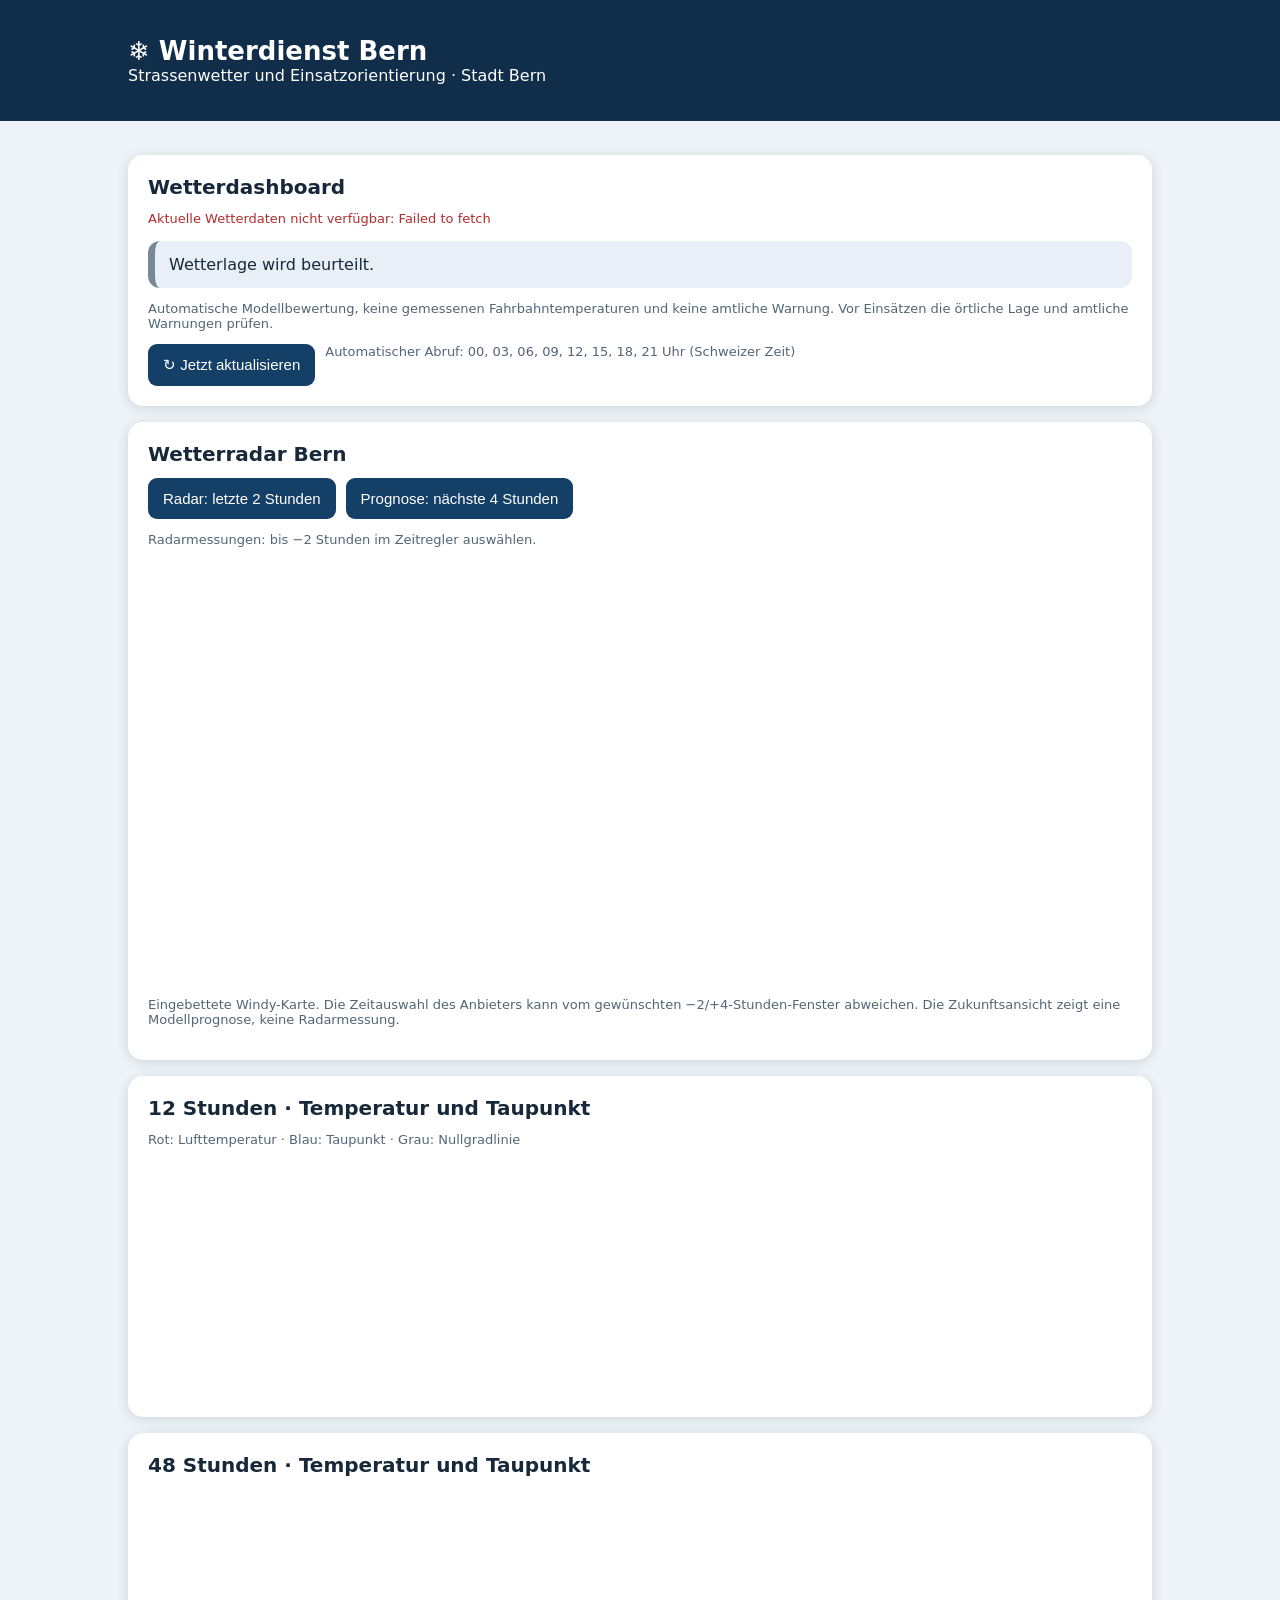
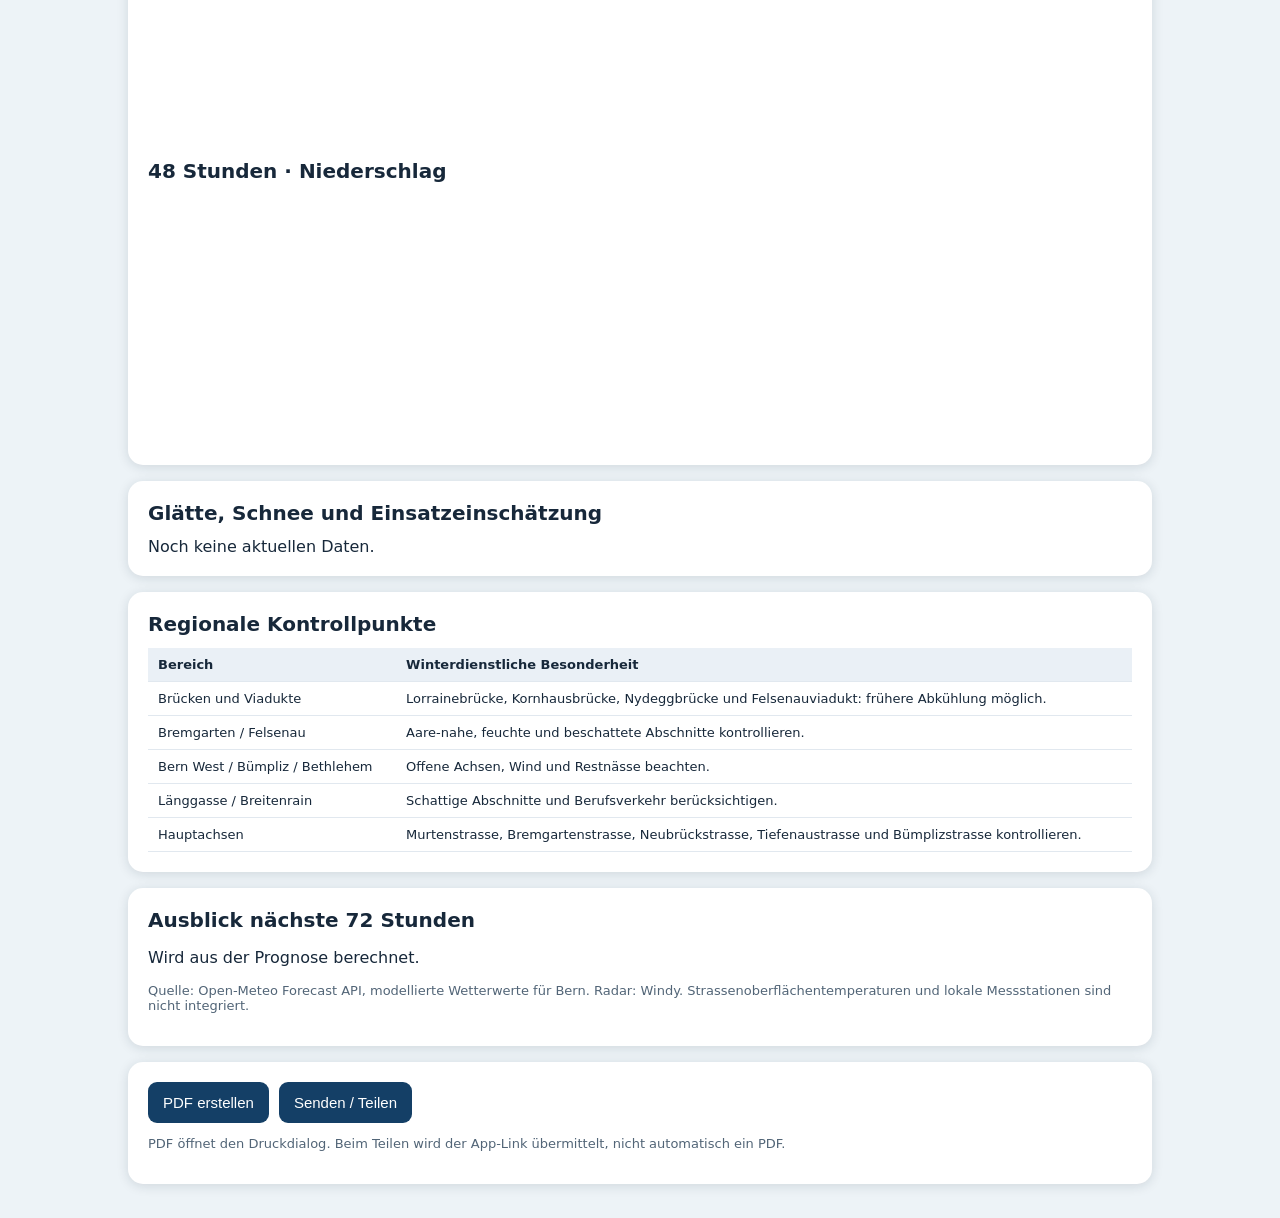
==== index.html @ d4c2c8d7 "Winterdienst Bern: index.html" ====
<!doctype html><html lang="de-CH"><head><meta charset="UTF-8"><meta name="viewport" content="width=device-width,initial-scale=1"><meta name="theme-color" content="#102d49"><link rel="manifest" href="./manifest.webmanifest"><title>Winterdienst Bern</title><style>
:root{font-family:system-ui,-apple-system,Segoe UI,sans-serif;color:#17283a;background:#edf3f7}*{box-sizing:border-box}body{margin:0}.wrap{max-width:1060px;margin:auto;padding:18px}header{background:#102d49;color:white;padding:18px 0}h1{margin:0;font-size:26px}h2{font-size:20px;margin:0 0 12px}.muted{color:#526577;font-size:13px}.panel{background:white;border-radius:15px;padding:20px;margin:16px 0;box-shadow:0 2px 12px #1232}.grid{display:grid;grid-template-columns:repeat(auto-fit,minmax(150px,1fr));gap:12px}.tile{background:#f1f5f8;border-radius:10px;padding:14px}.value{font-size:25px;font-weight:750}.small{font-size:13px}.signal{padding:14px;border-radius:12px;background:#e8eff6;border-left:7px solid #789}.signal.green{background:#e6f4eb;border-color:#20a25f}.signal.orange{background:#fff3df;border-color:#e09c24}.signal.red{background:#fae8e8;border-color:#c93a3a}button{background:#143f66;color:white;border:0;border-radius:9px;padding:12px 15px;font-size:15px;cursor:pointer}button:disabled{opacity:.5}.actions{display:flex;flex-wrap:wrap;gap:10px}canvas{display:block;width:100%;height:250px}iframe{width:100%;height:420px;border:0;border-radius:12px}.scroll{overflow-x:auto}table{border-collapse:collapse;width:100%;min-width:700px}th,td{padding:9px 10px;text-align:left;border-bottom:1px solid #e1e8ef;font-size:13px}th{background:#eaf0f6}.badge{display:inline-block;padding:5px 9px;border-radius:6px;background:#dce8f2;color:#19374e}.error{color:#b12c2c}.hide{display:none}@media print{header,.no-print,.radar{display:none!important}body{background:white}.panel{box-shadow:none;border:1px solid #ddd;break-inside:avoid}.wrap{padding:0}canvas{height:160px!important}}</style></head><body>
<header><div class="wrap"><h1>❄ Winterdienst Bern</h1><div>Strassenwetter und Einsatzorientierung · Stadt Bern</div></div></header>
<main class="wrap"><section class="panel"><h2>Wetterdashboard</h2><div id="status" class="muted">Wetterdaten werden geladen …</div><div class="grid" id="tiles"></div><div id="risk" class="signal" style="margin-top:15px">Wetterlage wird beurteilt.</div><p class="muted">Automatische Modellbewertung, keine gemessenen Fahrbahntemperaturen und keine amtliche Warnung. Vor Einsätzen die örtliche Lage und amtliche Warnungen prüfen.</p><div class="no-print actions"><button id="refresh">↻ Jetzt aktualisieren</button><span class="muted" id="schedule">Automatischer Abruf: 00, 03, 06, 09, 12, 15, 18, 21 Uhr (Schweizer Zeit)</span></div></section>
<section class="panel radar"><h2>Wetterradar Bern</h2><div class="actions no-print"><button id="past">Radar: letzte 2 Stunden</button><button id="future">Prognose: nächste 4 Stunden</button></div><p class="muted" id="radarHint">Vergangene Niederschläge. Der Zeitregler im Radar kann zur Kontrolle verwendet werden.</p><iframe id="radar" title="Niederschlagsradar Bern" loading="lazy" referrerpolicy="no-referrer"></iframe><p class="muted">Eingebettete Windy-Karte. Die Zeitauswahl des Anbieters kann vom gewünschten −2/+4-Stunden-Fenster abweichen. Die Zukunftsansicht zeigt eine Modellprognose, keine Radarmessung.</p></section>
<section class="panel"><h2>12 Stunden · Temperatur und Taupunkt</h2><div class="muted">Rot: Lufttemperatur · Blau: Taupunkt · Grau: Nullgradlinie</div><canvas id="chart12" width="920" height="260"></canvas><div class="scroll" id="hours"></div></section>
<section class="panel"><h2>48 Stunden · Temperatur und Taupunkt</h2><canvas id="chart48" width="920" height="260"></canvas><h2 style="margin-top:20px">48 Stunden · Niederschlag</h2><canvas id="rain48" width="920" height="230"></canvas></section>
<section class="panel"><h2>Glätte, Schnee und Einsatzeinschätzung</h2><div id="hazards">Noch keine aktuellen Daten.</div></section>
<section class="panel"><h2>Regionale Kontrollpunkte</h2><div class="scroll"><table><thead><tr><th>Bereich</th><th>Winterdienstliche Besonderheit</th></tr></thead><tbody>
<tr><td>Brücken und Viadukte</td><td>Lorrainebrücke, Kornhausbrücke, Nydeggbrücke und Felsenauviadukt: frühere Abkühlung möglich.</td></tr>
<tr><td>Bremgarten / Felsenau</td><td>Aare-nahe, feuchte und beschattete Abschnitte kontrollieren.</td></tr>
<tr><td>Bern West / Bümpliz / Bethlehem</td><td>Offene Achsen, Wind und Restnässe beachten.</td></tr>
<tr><td>Länggasse / Breitenrain</td><td>Schattige Abschnitte und Berufsverkehr berücksichtigen.</td></tr>
<tr><td>Hauptachsen</td><td>Murtenstrasse, Bremgartenstrasse, Neubrückstrasse, Tiefenaustrasse und Bümplizstrasse kontrollieren.</td></tr></tbody></table></div></section>
<section class="panel"><h2>Ausblick nächste 72 Stunden</h2><p id="outlook">Wird aus der Prognose berechnet.</p><p class="muted">Quelle: Open-Meteo Forecast API, modellierte Wetterwerte für Bern. Radar: Windy. Strassenoberflächentemperaturen und lokale Messstationen sind nicht integriert.</p></section>
<footer class="panel no-print"><div class="actions"><button id="pdf">PDF erstellen</button><button id="share">Senden / Teilen</button></div><p class="muted">PDF öffnet den Druckdialog. Beim Teilen wird der App-Link übermittelt, nicht automatisch ein PDF.</p></footer></main>
<script>
const $=id=>document.getElementById(id), locale='de-CH', TZ='Europe/Zurich', src='https://api.open-meteo.com/v1/forecast?latitude=46.948&longitude=7.447&timezone=Europe%2FZurich&forecast_days=4&current=temperature_2m,wind_speed_10m,wind_gusts_10m&hourly=temperature_2m,dew_point_2m,precipitation,snowfall,weather_code,freezing_level_height';
const n=v=>typeof v==='number'&&Number.isFinite(v),fmt=(v,d=1)=>n(v)?v.toFixed(d):'–',hour=t=>t?.slice(11,16)??'–';
let busy=false,lastUpdate=0,latest;
const escapeHtml=s=>String(s).replace(/[&<>"']/g,c=>({'&':'&amp;','<':'&lt;','>':'&gt;','"':'&quot;',"'":'&#39;'}[c]));
function localNow(){return new Intl.DateTimeFormat('sv-SE',{timeZone:TZ,year:'numeric',month:'2-digit',day:'2-digit',hour:'2-digit',hourCycle:'h23'}).format(new Date()).replace(' ','T')}
function pick(d,limit){const h=d.hourly, t=h.time, now=localNow().slice(0,13);let i=t.findIndex(x=>x.slice(0,13)>=now);if(i<0)i=0;return Array.from({length:Math.min(limit,t.length-i)},(_,k)=>{let j=i+k;return {time:t[j],temp:h.temperature_2m?.[j],dew:h.dew_point_2m?.[j],rain:h.precipitation?.[j],snow:h.snowfall?.[j],code:h.weather_code?.[j],freezing:h.freezing_level_height?.[j]}})}
function draw(id,pts,rain=false){const c=$(id),g=c.getContext('2d'),w=c.width,h=c.height;g.clearRect(0,0,w,h);g.fillStyle='#fff';g.fillRect(0,0,w,h);if(!pts.length)return;const pad={l:49,r:16,t:18,b:37},W=w-pad.l-pad.r,H=h-pad.t-pad.b;const vals=rain?pts.map(p=>p.rain):pts.flatMap(p=>[p.temp,p.dew,0]);let lo=rain?0:Math.min(0,...vals.filter(n))-2,hi=Math.max(rain?1:2,...vals.filter(n))+ (rain?.25:2);const X=i=>pad.l+i*W/Math.max(pts.length-1,1),Y=v=>pad.t+H-(v-lo)*H/(hi-lo);g.font='12px system-ui';g.strokeStyle='#dae2eb';g.fillStyle='#667788';for(let k=0;k<=4;k++){let v=lo+(hi-lo)*k/4,y=Y(v);g.beginPath();g.moveTo(pad.l,y);g.lineTo(w-pad.r,y);g.stroke();g.fillText(v.toFixed(1),3,y+4)}if(rain){g.fillStyle='#5495c3';pts.forEach((p,i)=>{if(n(p.rain))g.fillRect(X(i)-Math.max(2,W/pts.length/3),Y(p.rain),Math.max(4,W/pts.length*0.7),Y(0)-Y(p.rain))})}else{for(let [key,color] of [['temp','#c84e47'],['dew','#177c9f']]){g.strokeStyle=color;g.lineWidth=3;g.beginPath();let started=false;pts.forEach((p,i)=>{if(!n(p[key]))return;if(!started){g.moveTo(X(i),Y(p[key]));started=true}else g.lineTo(X(i),Y(p[key]))});g.stroke()}g.strokeStyle='#9aa6b2';g.setLineDash([4,4]);g.beginPath();g.moveTo(pad.l,Y(0));g.lineTo(w-pad.r,Y(0));g.stroke();g.setLineDash([])}g.fillStyle='#5b6e80';g.font='12px system-ui';for(let i=0;i<pts.length;i+=Math.max(1,Math.ceil(pts.length/9))){g.fillText(hour(pts[i].time),X(i)-15,h-13)}}
function render(d,stamp,origin){latest=d;const p=pick(d,72),p12=p.slice(0,12),p48=p.slice(0,48);if(!p.length)throw Error('Keine Stundenprognose');const current=d.current||{},min=Math.min(...p12.map(x=>x.temp).filter(n)),rain12=p12.reduce((a,x)=>a+(n(x.rain)?x.rain:0),0),snow=p12.some(x=>n(x.snow)&&x.snow>0.1),freeze=p12.some(x=>n(x.temp)&&x.temp<=1 && n(x.rain)&&x.rain>0.05),risk=(snow||freeze)?'red':(min<=3||rain12>5)?'orange':'green';
$('tiles').innerHTML=[['Lufttemperatur',fmt(current.temperature_2m??p[0].temp)+' °C'],['Taupunkt',fmt(p[0].dew)+' °C'],['Niederschlag 12 h',fmt(rain12)+' mm'],['Tiefstwert 12 h',fmt(min)+' °C'],['Wind',fmt(current.wind_speed_10m)+' km/h'],['Windböen',fmt(current.wind_gusts_10m)+' km/h'],['Schneefallgrenze / Gefrierhöhe',n(p[0].freezing)?Math.round(p[0].freezing)+' m':'keine Angabe']].map(([k,v])=>'<div class="tile"><div class="small">'+escapeHtml(k)+'</div><div class="value">'+escapeHtml(v)+'</div></div>').join('');
$('risk').className='signal '+risk;$('risk').innerHTML='<b>WINTERDIENST-AMPEL: '+({green:'GRÜN',orange:'ORANGE',red:'ROT'}[risk])+'</b><p>'+({green:'Geringe winterdienstliche Belastung nach Modell. Beobachtung der sensiblen Stellen.',orange:'Erhöhte Aufmerksamkeit. Fahrbahnen und Brücken vor Ort kontrollieren.',red:'Mögliches Schnee- oder Gefriernässe-Signal. Vor-Ort-Prüfung und amtliche Warnungen erforderlich.'}[risk])+'</p>';
$('status').textContent=origin+' · Datenabruf '+new Date(stamp).toLocaleString(locale,{timeZone:TZ,dateStyle:'medium',timeStyle:'short'})+' · '+(Date.now()-Date.parse(stamp)>4*3600000?'Achtung: Daten möglicherweise veraltet':'Wettermodell');
draw('chart12',p12);draw('chart48',p48);draw('rain48',p48,true);
$('hours').innerHTML='<table><thead><tr><th>Zeit</th><th>Luft °C</th><th>Taupunkt °C</th><th>Niederschlag mm</th><th>Schnee cm</th></tr></thead><tbody>'+p12.map(x=>'<tr><td>'+escapeHtml(x.time.replace('T',' '))+'</td><td>'+fmt(x.temp)+'</td><td>'+fmt(x.dew)+'</td><td>'+fmt(x.rain)+'</td><td>'+fmt(x.snow)+'</td></tr>').join('')+'</tbody></table>';
$('hazards').innerHTML='<p><b>Glätte / gefrierende Nässe:</b> '+(freeze?'Modellsignal möglich, dringend lokal prüfen.':'Kein eindeutiges Gefriernässe-Signal in den nächsten 12 Stunden.')+'</p><p><b>Schnee:</b> '+(snow?'Schneefall nach Modell möglich.':'Kein nennenswerter Schneefall nach Modell.')+'</p><p><b>Eisregen:</b> Aus diesen Modellgrössen allein nicht zuverlässig beurteilbar. Amtliche Warnungen beachten.</p><p><b>Empfehlung:</b> '+(risk==='green'?'Beobachten. Kein Streueinsatz allein aus diesen Daten ableitbar.':'Lagekontrolle an Brücken, Rampen, Aare-nahen und schattigen Abschnitten veranlassen.')+'</p>';
const p72=p.slice(0,72),mins=p72.map(x=>x.temp).filter(n),total=p72.reduce((a,x)=>a+(n(x.rain)?x.rain:0),0);$('outlook').textContent='Modelltrend: Tiefstwert '+fmt(Math.min(...mins))+' °C, Höchstwert '+fmt(Math.max(...mins))+' °C, Niederschlag insgesamt '+fmt(total)+' mm für die kommenden '+p72.length+' Stunden. Lokale Änderungen und Glätte durch abweichende Fahrbahntemperaturen möglich.'}
async function load(manual=false){if(busy)return;busy=true;$('refresh').disabled=true;try{let data,stamp,origin='Direktabfrage';if(!manual){try{const r=await fetch('./weather-data.json?t='+Date.now(),{cache:'no-store'});if(!r.ok)throw Error();const v=await r.json();if(!v.fetched_at||!v.data||Date.now()-Date.parse(v.fetched_at)>4*3600000)throw Error();data=v.data;stamp=v.fetched_at;origin='Serverstand'}catch(e){}}if(!data){const r=await fetch(src,{cache:'no-store'});if(!r.ok)throw Error('Wetterquelle nicht erreichbar');data=await r.json();stamp=new Date().toISOString()}render(data,stamp,origin);lastUpdate=Date.now()}catch(e){$('status').innerHTML='<span class="error">Aktuelle Wetterdaten nicht verfügbar: '+escapeHtml(e.message)+'</span>'}finally{busy=false;$('refresh').disabled=false}}
function radar(mode){$('radar').src='https://embed.windy.com/embed2.html?lat=46.948&lon=7.447&detailLat=46.948&detailLon=7.447&width=900&height=420&zoom=8&level=surface&overlay='+(mode==='future'?'rain':'radar')+'&product='+(mode==='future'?'ecmwf':'radar')+'&menu=&message=&marker=true&calendar=&pressure=&type=map&location=coordinates&metricRain=mm&metricTemp=%C2%B0C';$('radarHint').textContent=mode==='future'?'Niederschlags-Modellprognose: bis +4 Stunden im Zeitregler auswählen.':'Radarmessungen: bis −2 Stunden im Zeitregler auswählen.'}
$('past').onclick=()=>radar('past');$('future').onclick=()=>radar('future');$('refresh').onclick=()=>load(true);$('pdf').onclick=()=>window.print();$('share').onclick=async()=>{if(navigator.share){try{await navigator.share({title:'Winterdienst Bern',url:location.href})}catch(e){}}else if(navigator.clipboard){await navigator.clipboard.writeText(location.href);alert('App-Link kopiert.')}};radar('past');load();setInterval(()=>{if(Date.now()-lastUpdate>3*3600000)load()},60000);document.addEventListener('visibilitychange',()=>{if(!document.hidden&&Date.now()-lastUpdate>30*60000)load()});if('serviceWorker'in navigator&&location.protocol==='https:')navigator.serviceWorker.register('./sw.js').catch(()=>{});
</script></body></html>
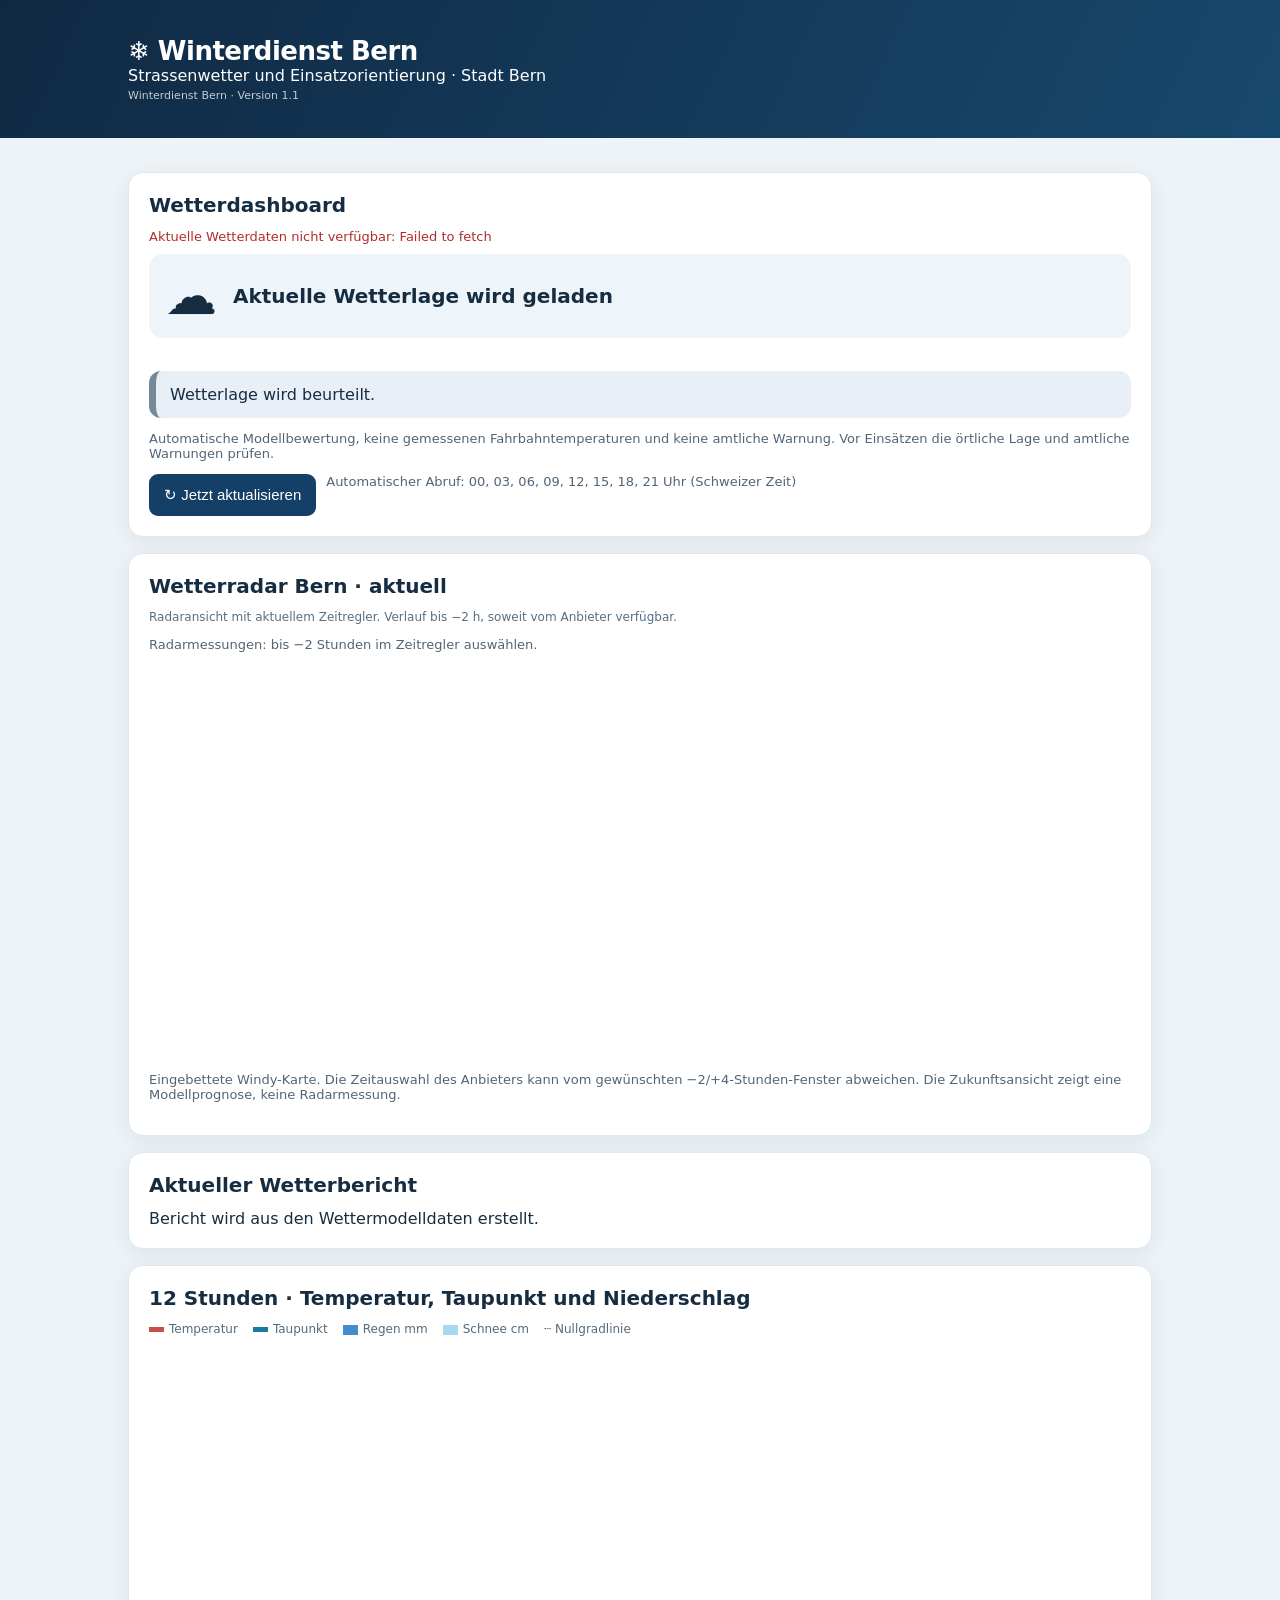
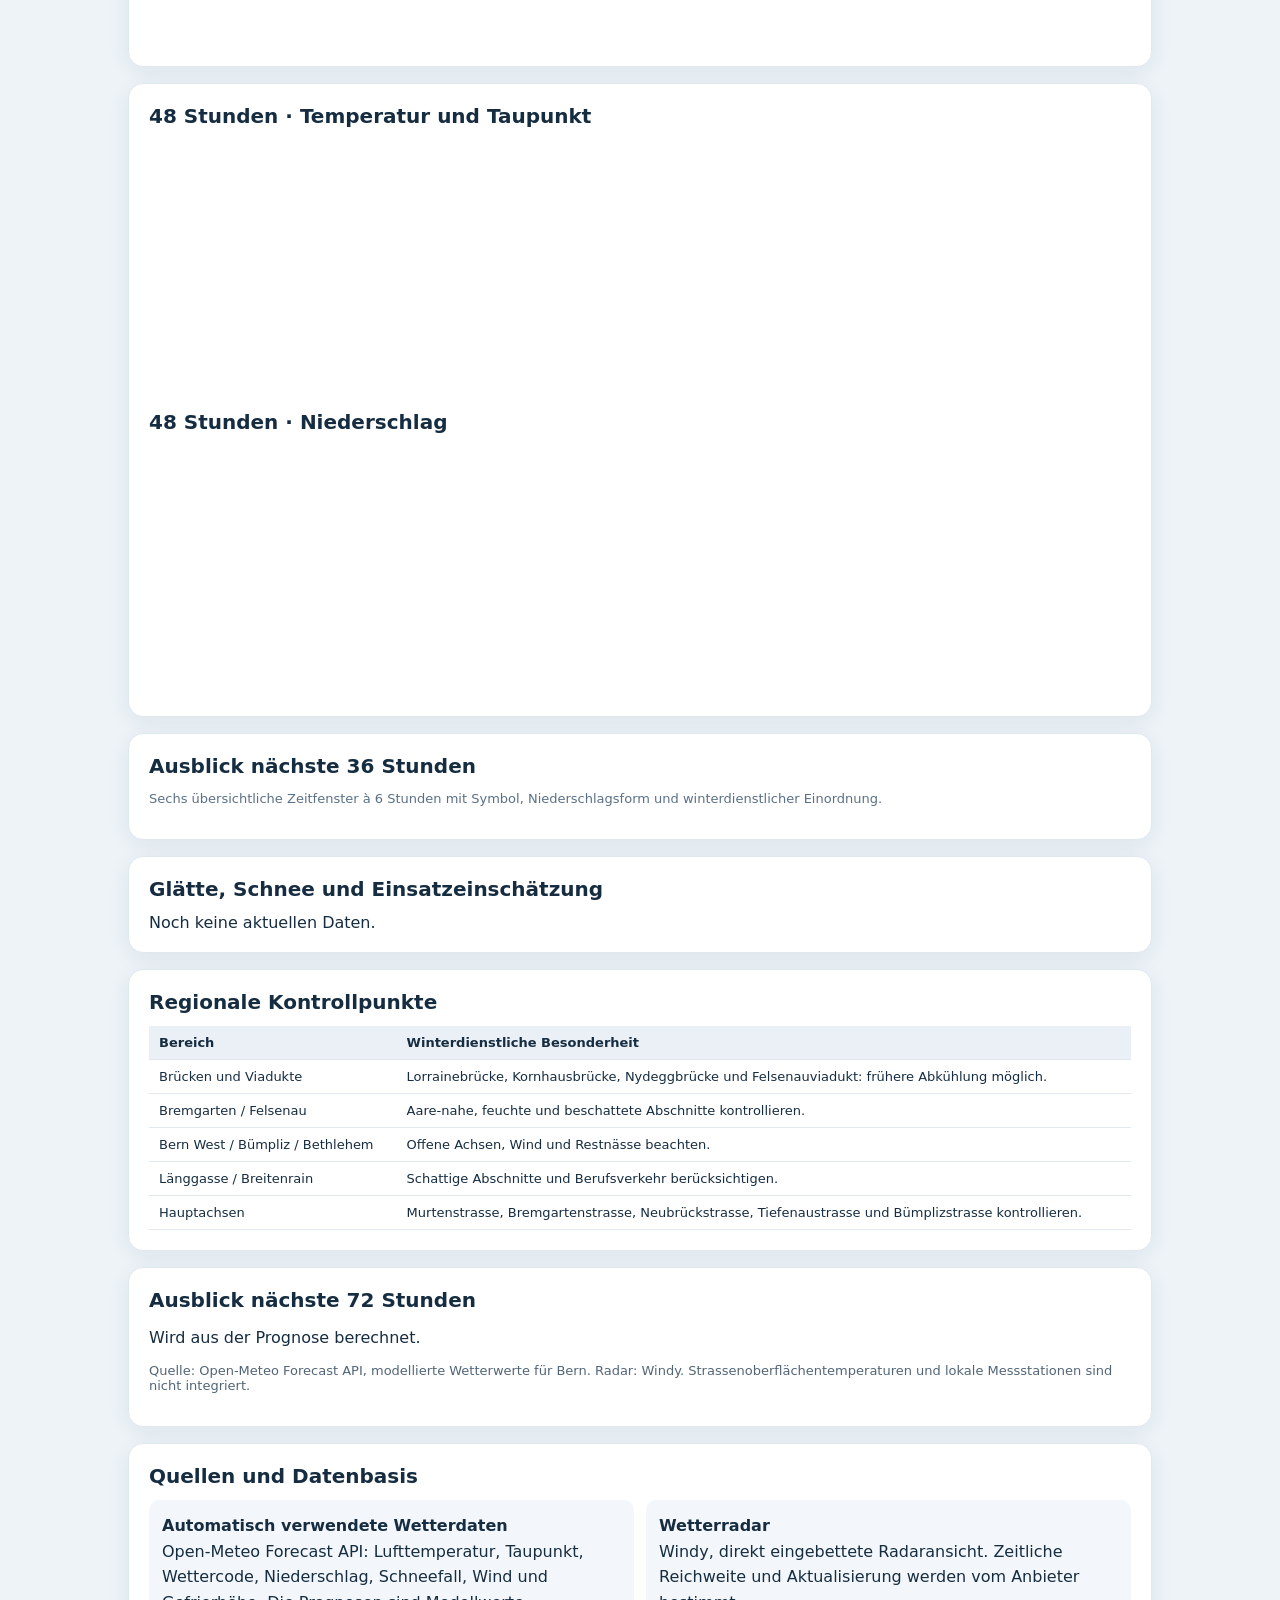
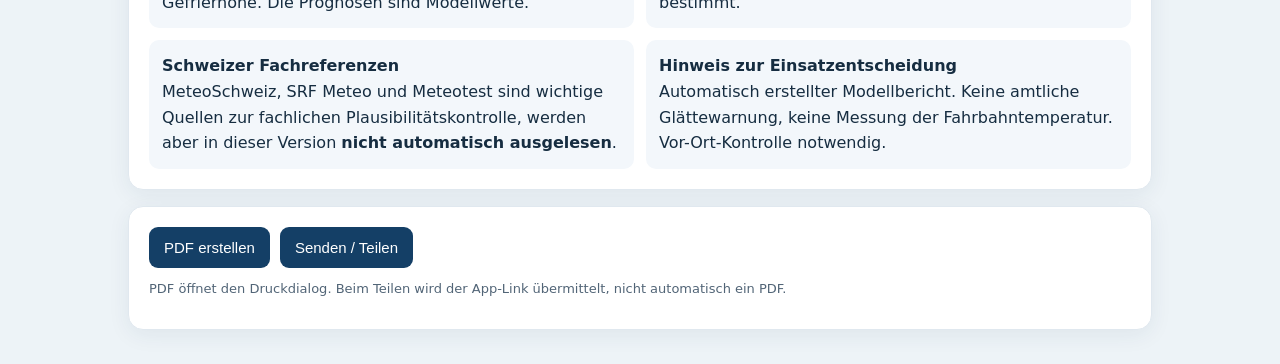
==== commit c1609ea3: "Version 1.1: Wetterbericht, 36h-Karten, Niederschlag und responsives Layout" ====
--- a/index.html
+++ b/index.html
@@ -1,11 +1,13 @@
 <!doctype html><html lang="de-CH"><head><meta charset="UTF-8"><meta name="viewport" content="width=device-width,initial-scale=1"><meta name="theme-color" content="#102d49"><link rel="manifest" href="./manifest.webmanifest"><title>Winterdienst Bern</title><style>
-:root{font-family:system-ui,-apple-system,Segoe UI,sans-serif;color:#17283a;background:#edf3f7}*{box-sizing:border-box}body{margin:0}.wrap{max-width:1060px;margin:auto;padding:18px}header{background:#102d49;color:white;padding:18px 0}h1{margin:0;font-size:26px}h2{font-size:20px;margin:0 0 12px}.muted{color:#526577;font-size:13px}.panel{background:white;border-radius:15px;padding:20px;margin:16px 0;box-shadow:0 2px 12px #1232}.grid{display:grid;grid-template-columns:repeat(auto-fit,minmax(150px,1fr));gap:12px}.tile{background:#f1f5f8;border-radius:10px;padding:14px}.value{font-size:25px;font-weight:750}.small{font-size:13px}.signal{padding:14px;border-radius:12px;background:#e8eff6;border-left:7px solid #789}.signal.green{background:#e6f4eb;border-color:#20a25f}.signal.orange{background:#fff3df;border-color:#e09c24}.signal.red{background:#fae8e8;border-color:#c93a3a}button{background:#143f66;color:white;border:0;border-radius:9px;padding:12px 15px;font-size:15px;cursor:pointer}button:disabled{opacity:.5}.actions{display:flex;flex-wrap:wrap;gap:10px}canvas{display:block;width:100%;height:250px}iframe{width:100%;height:420px;border:0;border-radius:12px}.scroll{overflow-x:auto}table{border-collapse:collapse;width:100%;min-width:700px}th,td{padding:9px 10px;text-align:left;border-bottom:1px solid #e1e8ef;font-size:13px}th{background:#eaf0f6}.badge{display:inline-block;padding:5px 9px;border-radius:6px;background:#dce8f2;color:#19374e}.error{color:#b12c2c}.hide{display:none}@media print{header,.no-print,.radar{display:none!important}body{background:white}.panel{box-shadow:none;border:1px solid #ddd;break-inside:avoid}.wrap{padding:0}canvas{height:160px!important}}</style></head><body>
-<header><div class="wrap"><h1>❄ Winterdienst Bern</h1><div>Strassenwetter und Einsatzorientierung · Stadt Bern</div></div></header>
-<main class="wrap"><section class="panel"><h2>Wetterdashboard</h2><div id="status" class="muted">Wetterdaten werden geladen …</div><div class="grid" id="tiles"></div><div id="risk" class="signal" style="margin-top:15px">Wetterlage wird beurteilt.</div><p class="muted">Automatische Modellbewertung, keine gemessenen Fahrbahntemperaturen und keine amtliche Warnung. Vor Einsätzen die örtliche Lage und amtliche Warnungen prüfen.</p><div class="no-print actions"><button id="refresh">↻ Jetzt aktualisieren</button><span class="muted" id="schedule">Automatischer Abruf: 00, 03, 06, 09, 12, 15, 18, 21 Uhr (Schweizer Zeit)</span></div></section>
-<section class="panel radar"><h2>Wetterradar Bern</h2><div class="actions no-print"><button id="past">Radar: letzte 2 Stunden</button><button id="future">Prognose: nächste 4 Stunden</button></div><p class="muted" id="radarHint">Vergangene Niederschläge. Der Zeitregler im Radar kann zur Kontrolle verwendet werden.</p><iframe id="radar" title="Niederschlagsradar Bern" loading="lazy" referrerpolicy="no-referrer"></iframe><p class="muted">Eingebettete Windy-Karte. Die Zeitauswahl des Anbieters kann vom gewünschten −2/+4-Stunden-Fenster abweichen. Die Zukunftsansicht zeigt eine Modellprognose, keine Radarmessung.</p></section>
-<section class="panel"><h2>12 Stunden · Temperatur und Taupunkt</h2><div class="muted">Rot: Lufttemperatur · Blau: Taupunkt · Grau: Nullgradlinie</div><canvas id="chart12" width="920" height="260"></canvas><div class="scroll" id="hours"></div></section>
+:root{font-family:system-ui,-apple-system,Segoe UI,sans-serif;color:#17283a;background:#edf3f7}*{box-sizing:border-box}body{margin:0}.wrap{max-width:1060px;margin:auto;padding:18px}header{background:#102d49;color:white;padding:18px 0}h1{margin:0;font-size:26px}h2{font-size:20px;margin:0 0 12px}.muted{color:#526577;font-size:13px}.panel{background:white;border-radius:15px;padding:20px;margin:16px 0;box-shadow:0 2px 12px #1232}.grid{display:grid;grid-template-columns:repeat(auto-fit,minmax(150px,1fr));gap:12px}.tile{background:#f1f5f8;border-radius:10px;padding:14px}.value{font-size:25px;font-weight:750}.small{font-size:13px}.signal{padding:14px;border-radius:12px;background:#e8eff6;border-left:7px solid #789}.signal.green{background:#e6f4eb;border-color:#20a25f}.signal.orange{background:#fff3df;border-color:#e09c24}.signal.red{background:#fae8e8;border-color:#c93a3a}button{background:#143f66;color:white;border:0;border-radius:9px;padding:12px 15px;font-size:15px;cursor:pointer}button:disabled{opacity:.5}.actions{display:flex;flex-wrap:wrap;gap:10px}canvas{display:block;width:100%;height:250px}iframe{width:100%;height:420px;border:0;border-radius:12px}.scroll{overflow-x:auto}table{border-collapse:collapse;width:100%;min-width:700px}th,td{padding:9px 10px;text-align:left;border-bottom:1px solid #e1e8ef;font-size:13px}th{background:#eaf0f6}.badge{display:inline-block;padding:5px 9px;border-radius:6px;background:#dce8f2;color:#19374e}.error{color:#b12c2c}.hide{display:none}@media print{header,.no-print,.radar{display:none!important}body{background:white}.panel{box-shadow:none;border:1px solid #ddd;break-inside:avoid}.wrap{padding:0}canvas{height:160px!important}}</style><link rel="apple-touch-icon" href="./apple-touch-icon.png"><link rel="stylesheet" href="./v11.css" onerror="this.remove()"><style>
+:root{--navy:#122c45;--blue:#11618c;--muted:#5a7086}body{background:#edf3f7;color:#162d41}header{background:linear-gradient(115deg,#102943,#17486d)}header h1{letter-spacing:-.5px}.panel{border:1px solid #e0e8ef;box-shadow:0 5px 22px #19395612}.tile{background:#f3f7fa}.tile .value{font-size:clamp(20px,2.8vw,28px)}.lead{display:flex;align-items:center;gap:16px;margin:10px 0 18px;padding:16px;background:#edf5fa;border-radius:14px}.lead .wicon{font-size:52px;line-height:1}.lead strong{font-size:20px}.report p{margin:10px 0;line-height:1.6}.report strong{color:#123c5a}.forecast-grid{display:grid;grid-template-columns:repeat(3,minmax(0,1fr));gap:11px}.forecast-card{padding:14px;background:#f4f8fb;border:1px solid #dce6ed;border-radius:12px}.forecast-card .icon-big{font-size:31px}.forecast-card .period{font-size:12px;color:#566c7f;font-weight:600}.forecast-card .temp{font-size:22px;font-weight:750}.forecast-card .details{font-size:12px;line-height:1.7}.section-note{color:#5a7086;font-size:13px}.legend{display:flex;flex-wrap:wrap;gap:15px;color:#536b7e;font-size:12px;margin:6px 0 10px}.key{display:inline-block;width:15px;height:5px;margin-right:5px;vertical-align:middle}.radar iframe{height:390px}.source-grid{display:grid;grid-template-columns:1fr 1fr;gap:12px}.source-box{background:#f3f7fb;padding:13px;border-radius:10px;line-height:1.6}.source-box b{display:block}.minor{font-size:12px;color:#617588}.pill{display:inline-block;background:#dfeaf2;color:#24465b;border-radius:5px;padding:3px 8px;font-size:11px;font-weight:650}#chart12{height:300px}#hours{max-height:300px;overflow:auto}#radarStatus{font-size:12px;color:#566f82}#version{font-size:11px;opacity:.75;margin-top:4px}@media(max-width:740px){.wrap{padding:12px}.panel{padding:15px;margin:12px 0;border-radius:13px}.forecast-grid{grid-template-columns:repeat(2,minmax(0,1fr));gap:8px}.source-grid{grid-template-columns:1fr}.forecast-card{padding:11px}.lead{gap:9px;padding:12px}.lead .wicon{font-size:38px}header h1{font-size:22px}.radar iframe{height:320px}.grid{grid-template-columns:repeat(2,minmax(0,1fr))}.tile{padding:11px}.small{font-size:12px}.tile .value{font-size:20px}#chart12,#chart48,#rain48{height:230px}.panel h2{font-size:18px}}@media(max-width:390px){.forecast-grid{grid-template-columns:1fr 1fr}.forecast-card .temp{font-size:19px}}@media print{.forecast-grid{grid-template-columns:repeat(3,1fr)}.radar{display:none}.forecast-card{break-inside:avoid}}
+</style></head><body>
+<header><div class="wrap"><h1>❄ Winterdienst Bern</h1><div>Strassenwetter und Einsatzorientierung · Stadt Bern</div><div id="version">Winterdienst Bern · Version 1.1</div></div></header>
+<main class="wrap"><section class="panel"><h2>Wetterdashboard</h2><div id="status" class="muted">Wetterdaten werden geladen …</div><div id="currentWeather" class="lead"><span class="wicon">☁️</span><div><strong>Aktuelle Wetterlage wird geladen</strong></div></div><div class="grid" id="tiles"></div><div id="risk" class="signal" style="margin-top:15px">Wetterlage wird beurteilt.</div><p class="muted">Automatische Modellbewertung, keine gemessenen Fahrbahntemperaturen und keine amtliche Warnung. Vor Einsätzen die örtliche Lage und amtliche Warnungen prüfen.</p><div class="no-print actions"><button id="refresh">↻ Jetzt aktualisieren</button><span class="muted" id="schedule">Automatischer Abruf: 00, 03, 06, 09, 12, 15, 18, 21 Uhr (Schweizer Zeit)</span></div></section>
+<section class="panel radar"><h2>Wetterradar Bern · aktuell</h2><div id="radarStatus">Radaransicht mit aktuellem Zeitregler. Verlauf bis −2 h, soweit vom Anbieter verfügbar.</div><div class="actions no-print hide"><button id="past">Radar</button><button id="future">Prognose</button></div><p class="muted" id="radarHint">Vergangene Niederschläge. Der Zeitregler im Radar kann zur Kontrolle verwendet werden.</p><iframe id="radar" title="Niederschlagsradar Bern" loading="lazy" referrerpolicy="no-referrer"></iframe><p class="muted">Eingebettete Windy-Karte. Die Zeitauswahl des Anbieters kann vom gewünschten −2/+4-Stunden-Fenster abweichen. Die Zukunftsansicht zeigt eine Modellprognose, keine Radarmessung.</p></section>
+<section class="panel report"><h2>Aktueller Wetterbericht</h2><div id="weatherReport">Bericht wird aus den Wettermodelldaten erstellt.</div></section><section class="panel"><h2>12 Stunden · Temperatur, Taupunkt und Niederschlag</h2><div class="legend"><span><i class="key" style="background:#c84e47"></i>Temperatur</span><span><i class="key" style="background:#177c9f"></i>Taupunkt</span><span><i class="key" style="background:#438dcf;height:10px"></i>Regen mm</span><span><i class="key" style="background:#a4d9ee;height:10px"></i>Schnee cm</span><span>┄ Nullgradlinie</span></div><canvas id="chart12" width="920" height="260"></canvas><div class="scroll" id="hours"></div></section>
 <section class="panel"><h2>48 Stunden · Temperatur und Taupunkt</h2><canvas id="chart48" width="920" height="260"></canvas><h2 style="margin-top:20px">48 Stunden · Niederschlag</h2><canvas id="rain48" width="920" height="230"></canvas></section>
-<section class="panel"><h2>Glätte, Schnee und Einsatzeinschätzung</h2><div id="hazards">Noch keine aktuellen Daten.</div></section>
+<section class="panel"><h2>Ausblick nächste 36 Stunden</h2><p class="section-note">Sechs übersichtliche Zeitfenster à 6 Stunden mit Symbol, Niederschlagsform und winterdienstlicher Einordnung.</p><div id="forecast36" class="forecast-grid"></div></section><section class="panel"><h2>Glätte, Schnee und Einsatzeinschätzung</h2><div id="hazards">Noch keine aktuellen Daten.</div></section>
 <section class="panel"><h2>Regionale Kontrollpunkte</h2><div class="scroll"><table><thead><tr><th>Bereich</th><th>Winterdienstliche Besonderheit</th></tr></thead><tbody>
 <tr><td>Brücken und Viadukte</td><td>Lorrainebrücke, Kornhausbrücke, Nydeggbrücke und Felsenauviadukt: frühere Abkühlung möglich.</td></tr>
 <tr><td>Bremgarten / Felsenau</td><td>Aare-nahe, feuchte und beschattete Abschnitte kontrollieren.</td></tr>
@@ -13,7 +15,7 @@
 <tr><td>Länggasse / Breitenrain</td><td>Schattige Abschnitte und Berufsverkehr berücksichtigen.</td></tr>
 <tr><td>Hauptachsen</td><td>Murtenstrasse, Bremgartenstrasse, Neubrückstrasse, Tiefenaustrasse und Bümplizstrasse kontrollieren.</td></tr></tbody></table></div></section>
 <section class="panel"><h2>Ausblick nächste 72 Stunden</h2><p id="outlook">Wird aus der Prognose berechnet.</p><p class="muted">Quelle: Open-Meteo Forecast API, modellierte Wetterwerte für Bern. Radar: Windy. Strassenoberflächentemperaturen und lokale Messstationen sind nicht integriert.</p></section>
-<footer class="panel no-print"><div class="actions"><button id="pdf">PDF erstellen</button><button id="share">Senden / Teilen</button></div><p class="muted">PDF öffnet den Druckdialog. Beim Teilen wird der App-Link übermittelt, nicht automatisch ein PDF.</p></footer></main>
+<section class="panel"><h2>Quellen und Datenbasis</h2><div class="source-grid"><div class="source-box"><b>Automatisch verwendete Wetterdaten</b>Open-Meteo Forecast API: Lufttemperatur, Taupunkt, Wettercode, Niederschlag, Schneefall, Wind und Gefrierhöhe. Die Prognosen sind Modellwerte.</div><div class="source-box"><b>Wetterradar</b>Windy, direkt eingebettete Radaransicht. Zeitliche Reichweite und Aktualisierung werden vom Anbieter bestimmt.</div><div class="source-box"><b>Schweizer Fachreferenzen</b>MeteoSchweiz, SRF Meteo und Meteotest sind wichtige Quellen zur fachlichen Plausibilitätskontrolle, werden aber in dieser Version <strong>nicht automatisch ausgelesen</strong>.</div><div class="source-box"><b>Hinweis zur Einsatzentscheidung</b>Automatisch erstellter Modellbericht. Keine amtliche Glättewarnung, keine Messung der Fahrbahntemperatur. Vor-Ort-Kontrolle notwendig.</div></div></section><footer class="panel no-print"><div class="actions"><button id="pdf">PDF erstellen</button><button id="share">Senden / Teilen</button></div><p class="muted">PDF öffnet den Druckdialog. Beim Teilen wird der App-Link übermittelt, nicht automatisch ein PDF.</p></footer></main>
 <script>
 const $=id=>document.getElementById(id), locale='de-CH', TZ='Europe/Zurich', src='https://api.open-meteo.com/v1/forecast?latitude=46.948&longitude=7.447&timezone=Europe%2FZurich&forecast_days=4&current=temperature_2m,wind_speed_10m,wind_gusts_10m&hourly=temperature_2m,dew_point_2m,precipitation,snowfall,weather_code,freezing_level_height';
 const n=v=>typeof v==='number'&&Number.isFinite(v),fmt=(v,d=1)=>n(v)?v.toFixed(d):'–',hour=t=>t?.slice(11,16)??'–';
@@ -33,4 +35,18 @@
 async function load(manual=false){if(busy)return;busy=true;$('refresh').disabled=true;try{let data,stamp,origin='Direktabfrage';if(!manual){try{const r=await fetch('./weather-data.json?t='+Date.now(),{cache:'no-store'});if(!r.ok)throw Error();const v=await r.json();if(!v.fetched_at||!v.data||Date.now()-Date.parse(v.fetched_at)>4*3600000)throw Error();data=v.data;stamp=v.fetched_at;origin='Serverstand'}catch(e){}}if(!data){const r=await fetch(src,{cache:'no-store'});if(!r.ok)throw Error('Wetterquelle nicht erreichbar');data=await r.json();stamp=new Date().toISOString()}render(data,stamp,origin);lastUpdate=Date.now()}catch(e){$('status').innerHTML='<span class="error">Aktuelle Wetterdaten nicht verfügbar: '+escapeHtml(e.message)+'</span>'}finally{busy=false;$('refresh').disabled=false}}
 function radar(mode){$('radar').src='https://embed.windy.com/embed2.html?lat=46.948&lon=7.447&detailLat=46.948&detailLon=7.447&width=900&height=420&zoom=8&level=surface&overlay='+(mode==='future'?'rain':'radar')+'&product='+(mode==='future'?'ecmwf':'radar')+'&menu=&message=&marker=true&calendar=&pressure=&type=map&location=coordinates&metricRain=mm&metricTemp=%C2%B0C';$('radarHint').textContent=mode==='future'?'Niederschlags-Modellprognose: bis +4 Stunden im Zeitregler auswählen.':'Radarmessungen: bis −2 Stunden im Zeitregler auswählen.'}
 $('past').onclick=()=>radar('past');$('future').onclick=()=>radar('future');$('refresh').onclick=()=>load(true);$('pdf').onclick=()=>window.print();$('share').onclick=async()=>{if(navigator.share){try{await navigator.share({title:'Winterdienst Bern',url:location.href})}catch(e){}}else if(navigator.clipboard){await navigator.clipboard.writeText(location.href);alert('App-Link kopiert.')}};radar('past');load();setInterval(()=>{if(Date.now()-lastUpdate>3*3600000)load()},60000);document.addEventListener('visibilitychange',()=>{if(!document.hidden&&Date.now()-lastUpdate>30*60000)load()});if('serviceWorker'in navigator&&location.protocol==='https:')navigator.serviceWorker.register('./sw.js').catch(()=>{});
+</script><script>
+(function(){
+const oldRender=render, oldDraw=draw;
+function weather(code){if(code===0)return['☀️','sonnig'];if([1,2].includes(code))return['🌤️','leicht bewölkt'];if(code===3)return['☁️','bedeckt'];if([45,48].includes(code))return['🌫️','Nebel'];if([51,53,55,56,57].includes(code))return['🌦️','Nieselregen'];if([61,63,65,66,67,80,81,82].includes(code))return['🌧️','Regen / Schauer'];if([71,73,75,77,85,86].includes(code))return['🌨️','Schnee / Schneeschauer'];if([95,96,99].includes(code))return['⛈️','Gewitter'];return['☁️','wechselhaft']}
+function precip(p){const code=p.code,s=n(p.snow)?p.snow:0,r=n(p.rain)?p.rain:0;if([56,57,66,67].includes(code))return'gefrierender Niederschlag möglich';if([71,73,75,77,85,86].includes(code)||s>=0.1)return'Schnee';if([95,96,99].includes(code))return'Gewitter';if([51,53,55,61,63,65,80,81,82].includes(code)||r>=0.1)return'Regen';return'trocken'}
+function assessment(arr){const frost=arr.some(p=>n(p.temp)&&p.temp<=2),snow=arr.some(p=>n(p.snow)&&p.snow>0.1),wet=arr.some(p=>n(p.rain)&&p.rain>0.1);return snow?'Schneefall möglich, Kontrolle angezeigt':frost&&wet?'Glättepotenzial, Kontrolle angezeigt':frost?'Frostnahe Werte, sensible Stellen prüfen':'Derzeit kein klares Wintersignal'}
+function chartMix(pts){const c=document.getElementById('chart12');if(!c||!pts.length)return;const g=c.getContext('2d'),w=c.width,h=c.height;g.clearRect(0,0,w,h);const L=48,R=49,T=18,B=38,W=w-L-R,H=h-T-B;const vals=pts.flatMap(p=>[p.temp,p.dew,0]).filter(n);const min=Math.floor(Math.min(...vals)-1),max=Math.ceil(Math.max(...vals)+1);const prec=Math.max(1,...pts.map(p=>n(p.rain)?p.rain:0),...pts.map(p=>n(p.snow)?p.snow:0));const x=i=>L+(i+.5)*W/pts.length,y=v=>T+H-(v-min)*H/(max-min),py=v=>T+H-v/prec*H*.34;g.font='12px system-ui';g.strokeStyle='#dce5ed';g.lineWidth=1;g.fillStyle='#5e7083';for(let k=0;k<=4;k++){let v=min+(max-min)*k/4;g.beginPath();g.moveTo(L,y(v));g.lineTo(w-R,y(v));g.stroke();g.fillText(v.toFixed(1),3,y(v)+4)}for(let i=0;i<pts.length;i++){let p=pts[i],bar=W/pts.length*.28;if(n(p.rain)&&p.rain>0){g.fillStyle='#438dcf';g.fillRect(x(i)-bar,py(p.rain),bar,py(0)-py(p.rain))}if(n(p.snow)&&p.snow>0){g.fillStyle='#a4d9ee';g.fillRect(x(i),py(p.snow),bar,py(0)-py(p.snow))}if(i%2===0){g.fillStyle='#65798a';g.fillText(hour(p.time),x(i)-16,h-12)}}for(const [key,color] of [['temp','#c84e47'],['dew','#177c9f']]){g.beginPath();g.strokeStyle=color;g.lineWidth=3;let begun=false;pts.forEach((p,i)=>{if(!n(p[key]))return;if(!begun){g.moveTo(x(i),y(p[key]));begun=true}else g.lineTo(x(i),y(p[key]))});g.stroke()}if(min<=0&&max>=0){g.setLineDash([4,5]);g.strokeStyle='#8998a6';g.lineWidth=2;g.beginPath();g.moveTo(L,y(0));g.lineTo(w-R,y(0));g.stroke();g.setLineDash([])}g.fillStyle='#65798a';g.fillText('mm / cm',w-55,13);for(let k=0;k<=3;k++){let v=prec*k/3;g.fillText(v.toFixed(1),w-44,py(v)+4)}}
+draw=function(id,pts,rain){if(id==='chart12')return chartMix(pts);return oldDraw(id,pts,rain)};
+render=function(d,stamp,origin){oldRender(d,stamp,origin);const a=pick(d,72),next12=a.slice(0,12),next36=a.slice(0,36),current=d.current||{},observed=next12[0]||{},code=observed.code,icon=weather(code),rain=next12.reduce((v,p)=>v+(n(p.rain)?p.rain:0),0),snow=next12.reduce((v,p)=>v+(n(p.snow)?p.snow:0),0),lo=Math.min(...next12.map(p=>p.temp).filter(n));document.getElementById('currentWeather').innerHTML='<span class="wicon">'+icon[0]+'</span><div><strong>'+icon[1].charAt(0).toUpperCase()+icon[1].slice(1)+'</strong><div class="minor">Bern · '+fmt(current.temperature_2m??observed.temp)+' °C · Modellwetterlage · Stand '+new Date(stamp).toLocaleString('de-CH',{timeZone:'Europe/Zurich',hour:'2-digit',minute:'2-digit'})+'</div></div>';
+document.getElementById('weatherReport').innerHTML='<p><strong>Aktuelle Wetterlage:</strong> In Bern ist es nach Modell '+icon[1]+' bei '+fmt(current.temperature_2m??observed.temp)+' °C. Der Taupunkt liegt bei '+fmt(observed.dew)+' °C. Die Windgeschwindigkeit beträgt '+fmt(current.wind_speed_10m)+' km/h.</p><p><strong>Entwicklung nächste 12 Stunden:</strong> Tiefsttemperatur etwa '+fmt(lo)+' °C. Erwarteter Niederschlag rund '+fmt(rain)+' mm, modellierter Schneefall '+fmt(snow)+' cm. Niederschlagsart: '+[...new Set(next12.map(precip))].join(', ')+'.</p><p><strong>Winterdienstliche Einschätzung:</strong> '+assessment(next12)+'. Brücken, exponierte Rampen und schattige, Aare-nahe Abschnitte bei Nässe besonders beobachten.</p><p class="minor">Automatisch aus Open-Meteo-Modellwerten generiert, kein Originaltext von MeteoSchweiz, SRF Meteo oder Meteotest.</p>';
+document.getElementById('forecast36').innerHTML=Array.from({length:6},(_,i)=>{let q=next36.slice(i*6,i*6+6);if(!q.length)return'';let wet=q.reduce((v,p)=>v+(n(p.rain)?p.rain:0),0),sn=q.reduce((v,p)=>v+(n(p.snow)?p.snow:0),0),t=q.map(p=>p.temp).filter(n),dews=q.map(p=>p.dew).filter(n),major=q.find(p=>[61,63,65,71,73,75,80,81,82,85,86,95].includes(p.code))||q[Math.floor(q.length/2)],w=weather(major?.code),start=q[0].time.replace('T',' '),end=q[q.length-1].time.slice(11,16);return'<article class="forecast-card"><div class="period">'+start+' bis '+end+'</div><div class="icon-big">'+w[0]+'</div><b>'+w[1]+'</b><div class="temp">'+fmt(Math.min(...t),0)+' bis '+fmt(Math.max(...t),0)+' °C</div><div class="details">Taupunkt: '+fmt(Math.min(...dews))+'–'+fmt(Math.max(...dews))+' °C<br>Regen: '+fmt(wet)+' mm · Schnee: '+fmt(sn)+' cm<br>Niederschlag: '+[...new Set(q.map(precip))].join(' / ')+'<br><b>'+assessment(q)+'</b></div></article>'}).join('');
+let table=document.querySelector('#hours table');if(table){let head=table.querySelector('thead tr');head.insertAdjacentHTML('beforeend','<th>Art</th>');[...table.querySelectorAll('tbody tr')].forEach((tr,i)=>tr.insertAdjacentHTML('beforeend','<td>'+precip(next12[i])+'</td>'))}const now=new Date(stamp);document.getElementById('radarStatus').textContent='Windy-Radar · Ansicht bei Laden aktualisiert · Datenstand Wettermodell '+now.toLocaleString('de-CH',{timeZone:'Europe/Zurich',dateStyle:'short',timeStyle:'short'});};
+const origRadar=radar;radar=function(){origRadar('past')};const a=document.getElementById('past'),b=document.getElementById('future');if(a)a.onclick=null;if(b)b.onclick=null;radar();setInterval(()=>{if(!document.hidden)radar()},10*60000);
+})();
 </script></body></html>
